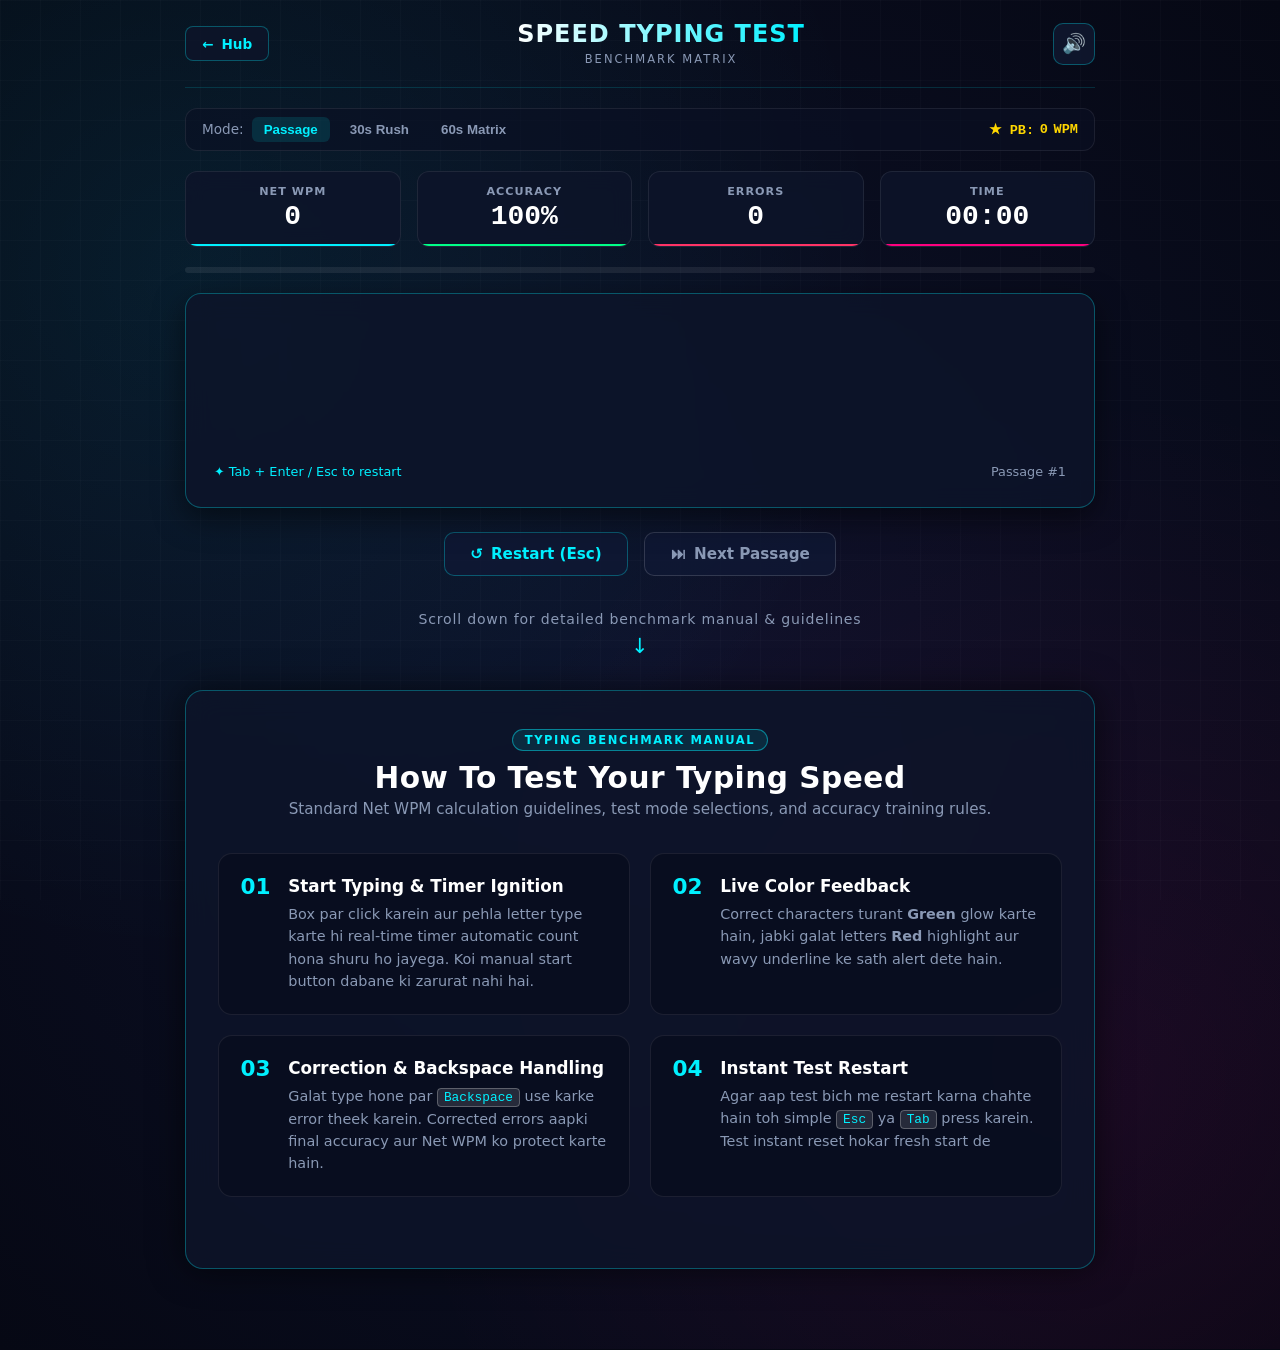
==== games/speed-test.html @ f5dd0e04 "Enhance meta tags and clean up instructions Added Open Graph and Twitter Card meta tags for better s" ====
<!DOCTYPE html>
<html lang="en">
<head>
  <meta charset="UTF-8">
  <meta name="viewport" content="width=device-width, initial-scale=1.0">
  <title>Speed Typing Test // CYBERTYPER</title>
  
  <!-- Primary Canonical Link -->
  <link rel="canonical" href="https://typigamx.in/games/speed-test.html">
  
  <!-- Open Graph / Social Meta Tags -->
  <meta property="og:type" content="website">
  <meta property="og:url" content="https://typigamx.in/games/speed-test.html">
  <meta property="og:title" content="Speed Typing Test // CYBERTYPER">
  <meta property="og:description" content="Test your pure typing speed & accuracy with live character highlighting, dynamic WPM metrics, and detailed completion analytics.">
  <meta property="og:image" content="https://typigamx.in/image/og-preview.png">

  <!-- Twitter Card Meta Tags -->
  <meta name="twitter:card" content="summary_large_image">
  <meta name="twitter:url" content="https://typigamx.in/games/speed-test.html">
  <meta name="twitter:title" content="Speed Typing Test // CYBERTYPER">
  <meta name="twitter:description" content="Test your pure typing speed & accuracy with live character highlighting, dynamic WPM metrics, and detailed completion analytics.">
  <meta name="twitter:image" content="https://typigamx.in/image/og-preview.png">

  <link rel="icon" type="image/svg+xml" href="data:image/svg+xml,<svg xmlns='http://www.w3.org/2000/svg' viewBox='0 0 100 100'><text y='.9em' font-size='90'>⚡</text></svg>">
  
  <style>
    :root {
      --bg-deep: #060814;
      --bg-card: rgba(14, 20, 42, 0.85);
      --border-neon: rgba(0, 240, 255, 0.3);
      --cyan-glow: #00f0ff;
      --magenta-glow: #ff007f;
      --emerald-glow: #00ff88;
      --danger-glow: #ff3366;
      --gold-glow: #ffd700;
      --text-main: #f0f4ff;
      --text-muted: #8a99b5;
      --font-main: 'Segoe UI', system-ui, -apple-system, sans-serif;
      --font-mono: 'Cascadia Code', 'Fira Code', Consolas, monospace;
    }

    * {
      box-sizing: border-box;
      margin: 0;
      padding: 0;
      -webkit-tap-highlight-color: transparent;
    }

    body {
      background-color: var(--bg-deep);
      background-image: 
        radial-gradient(ellipse at 15% 20%, rgba(0, 240, 255, 0.08) 0%, transparent 45%),
        radial-gradient(ellipse at 85% 80%, rgba(255, 0, 127, 0.08) 0%, transparent 45%),
        radial-gradient(circle at 50% 50%, #0d122b 0%, var(--bg-deep) 100%);
      color: var(--text-main);
      font-family: var(--font-main);
      min-height: 100vh;
      display: flex;
      flex-direction: column;
      position: relative;
      overflow-x: hidden;
    }

    .bg-grid {
      position: fixed;
      inset: 0;
      background-size: 40px 40px;
      background-image: 
        linear-gradient(to right, rgba(255, 255, 255, 0.02) 1px, transparent 1px),
        linear-gradient(to bottom, rgba(255, 255, 255, 0.02) 1px, transparent 1px);
      pointer-events: none;
      z-index: 0;
    }

    .container {
      width: 100%;
      max-width: 950px;
      margin: 0 auto;
      padding: 1.25rem 1.25rem 2.5rem;
      position: relative;
      z-index: 1;
      display: flex;
      flex-direction: column;
      flex: 1;
    }

    /* Header */
    .game-header {
      display: flex;
      align-items: center;
      justify-content: space-between;
      padding-bottom: 1.25rem;
      border-bottom: 1px solid rgba(0, 240, 255, 0.15);
      margin-bottom: 1.25rem;
    }

    .back-btn {
      display: inline-flex;
      align-items: center;
      gap: 0.5rem;
      padding: 0.55rem 1rem;
      border-radius: 8px;
      background: rgba(14, 20, 42, 0.8);
      border: 1px solid var(--border-neon);
      color: var(--cyan-glow);
      text-decoration: none;
      font-weight: 600;
      font-size: 0.85rem;
      transition: all 0.2s ease;
    }

    .back-btn:hover {
      background: var(--cyan-glow);
      color: #050811;
      box-shadow: 0 0 15px rgba(0, 240, 255, 0.4);
    }

    .game-title-badge {
      text-align: center;
    }

    .game-title-badge h1 {
      font-size: 1.5rem;
      font-weight: 800;
      letter-spacing: 1px;
      background: linear-gradient(90deg, #fff, var(--cyan-glow));
      -webkit-background-clip: text;
      -webkit-text-fill-color: transparent;
    }

    .game-title-badge span {
      font-size: 0.72rem;
      color: var(--text-muted);
      letter-spacing: 2px;
      text-transform: uppercase;
    }

    .sound-toggle-btn {
      width: 42px;
      height: 42px;
      border-radius: 10px;
      background: rgba(16, 24, 48, 0.85);
      border: 1px solid var(--border-neon);
      color: var(--text-main);
      font-size: 1.2rem;
      cursor: pointer;
      display: flex;
      align-items: center;
      justify-content: center;
      transition: all 0.2s ease;
    }

    /* Mode Selectors Bar */
    .mode-bar {
      display: flex;
      justify-content: space-between;
      align-items: center;
      background: rgba(10, 16, 36, 0.6);
      border: 1px solid rgba(255, 255, 255, 0.08);
      border-radius: 12px;
      padding: 0.5rem 1rem;
      margin-bottom: 1.25rem;
      font-size: 0.85rem;
    }

    .mode-group {
      display: flex;
      gap: 0.5rem;
      align-items: center;
    }

    .mode-btn {
      background: transparent;
      border: none;
      color: var(--text-muted);
      padding: 0.3rem 0.75rem;
      border-radius: 6px;
      cursor: pointer;
      font-weight: 700;
      transition: all 0.2s;
    }

    .mode-btn.active, .mode-btn:hover {
      color: var(--cyan-glow);
      background: rgba(0, 240, 255, 0.12);
    }

    .pb-pill {
      color: var(--gold-glow);
      font-family: var(--font-mono);
      font-weight: 700;
      display: flex;
      align-items: center;
      gap: 0.35rem;
    }

    /* HUD Bar */
    .hud-bar {
      display: grid;
      grid-template-columns: repeat(4, 1fr);
      gap: 1rem;
      margin-bottom: 1.25rem;
    }

    .stat-card {
      background: var(--bg-card);
      border: 1px solid rgba(255, 255, 255, 0.08);
      border-radius: 12px;
      padding: 0.85rem;
      text-align: center;
      position: relative;
      overflow: hidden;
      backdrop-filter: blur(10px);
    }

    .stat-card::after {
      content: '';
      position: absolute;
      bottom: 0;
      left: 0;
      right: 0;
      height: 2px;
      background: var(--card-color, var(--cyan-glow));
    }

    .stat-card.wpm { --card-color: var(--cyan-glow); }
    .stat-card.acc { --card-color: var(--emerald-glow); }
    .stat-card.err { --card-color: var(--danger-glow); }
    .stat-card.time { --card-color: var(--magenta-glow); }

    .stat-label {
      font-size: 0.7rem;
      font-weight: 700;
      color: var(--text-muted);
      text-transform: uppercase;
      letter-spacing: 1px;
      margin-bottom: 0.2rem;
    }

    .stat-value {
      font-size: 1.75rem;
      font-weight: 800;
      font-family: var(--font-mono);
      color: #fff;
    }

    .progress-track {
      width: 100%;
      height: 6px;
      background: rgba(255, 255, 255, 0.08);
      border-radius: 4px;
      margin-bottom: 1.25rem;
      overflow: hidden;
    }

    .progress-fill {
      height: 100%;
      width: 0%;
      background: linear-gradient(90deg, var(--cyan-glow), var(--emerald-glow));
      transition: width 0.15s ease-out;
    }

    /* Fixed Viewport with Native Smooth Scroll */
    .typing-arena {
      background: var(--bg-card);
      border: 1px solid var(--border-neon);
      border-radius: 16px;
      padding: 1.75rem;
      position: relative;
      backdrop-filter: blur(12px);
      box-shadow: 0 10px 30px rgba(0, 0, 0, 0.5);
      cursor: text;
      margin-bottom: 1.5rem;
      overflow: hidden;
    }

    .typing-arena.focused {
      border-color: var(--cyan-glow);
      box-shadow: 0 0 25px rgba(0, 240, 255, 0.25);
    }

    .text-display-wrapper {
      position: relative;
      height: 126px; /* 3 lines fixed: 42px * 3 */
      overflow: hidden;
      scroll-behavior: smooth;
    }

    .text-display {
      position: relative;
      font-family: var(--font-mono);
      font-size: 1.4rem;
      line-height: 42px;
      letter-spacing: 0.5px;
      user-select: none;
      display: flex;
      flex-wrap: wrap;
      align-content: flex-start;
    }

    .word {
      display: inline-flex;
      margin-right: 0.55rem;
      position: relative;
      white-space: nowrap;
    }

    .char {
      display: inline-block;
      position: relative;
      color: #4e5d7d;
      transition: color 0.08s ease;
    }

    .char.correct { color: var(--emerald-glow); }
    .char.wrong {
      color: var(--danger-glow);
      background-color: rgba(255, 51, 102, 0.25);
      text-decoration: underline wavy var(--danger-glow);
    }

    /* Stable Caret Attached Directly to Active Character */
    .char.current::before {
      content: '';
      position: absolute;
      left: -1px;
      top: 15%;
      bottom: 15%;
      width: 2.5px;
      background: var(--cyan-glow);
      box-shadow: 0 0 8px var(--cyan-glow);
      animation: caretPulse 0.9s infinite alternate;
      border-radius: 2px;
    }

    .char.current-end::after {
      content: '';
      position: absolute;
      right: -2px;
      top: 15%;
      bottom: 15%;
      width: 2.5px;
      background: var(--cyan-glow);
      box-shadow: 0 0 8px var(--cyan-glow);
      animation: caretPulse 0.9s infinite alternate;
      border-radius: 2px;
    }

    @keyframes caretPulse {
      0% { opacity: 1; }
      100% { opacity: 0; }
    }

    .hidden-input {
      position: absolute;
      top: 0;
      left: 0;
      width: 100%;
      height: 100%;
      opacity: 0;
      cursor: text;
      z-index: 5;
    }

    .focus-tip {
      margin-top: 1rem;
      font-size: 0.8rem;
      color: var(--text-muted);
      display: flex;
      align-items: center;
      justify-content: space-between;
    }

    .focus-badge {
      display: inline-flex;
      align-items: center;
      gap: 0.35rem;
      color: var(--cyan-glow);
    }

    .action-controls {
      display: flex;
      align-items: center;
      justify-content: center;
      gap: 1rem;
    }

    .btn-action {
      background: rgba(16, 24, 52, 0.85);
      border: 1px solid var(--border-neon);
      color: var(--cyan-glow);
      padding: 0.75rem 1.6rem;
      border-radius: 10px;
      font-family: var(--font-main);
      font-size: 0.95rem;
      font-weight: 700;
      cursor: pointer;
      display: inline-flex;
      align-items: center;
      gap: 0.5rem;
      transition: all 0.2s ease;
    }

    .btn-action:hover {
      background: var(--cyan-glow);
      color: #060814;
      box-shadow: 0 0 20px rgba(0, 240, 255, 0.4);
      transform: translateY(-2px);
    }

    .btn-action.btn-secondary {
      border-color: rgba(255, 255, 255, 0.15);
      color: var(--text-muted);
    }

    /* Modal */
    .modal-backdrop {
      position: fixed;
      inset: 0;
      background: rgba(6, 8, 20, 0.88);
      backdrop-filter: blur(16px);
      z-index: 100;
      display: flex;
      align-items: center;
      justify-content: center;
      padding: 1rem;
      opacity: 0;
      pointer-events: none;
      transition: opacity 0.3s ease;
    }

    .modal-backdrop.show {
      opacity: 1;
      pointer-events: auto;
    }

    .results-card {
      background: rgba(16, 24, 52, 0.95);
      border: 1px solid var(--cyan-glow);
      border-radius: 20px;
      width: 100%;
      max-width: 520px;
      padding: 2.25rem;
      text-align: center;
      box-shadow: 0 0 40px rgba(0, 240, 255, 0.35);
      transform: scale(0.92);
      transition: transform 0.3s ease;
    }

    .modal-backdrop.show .results-card { transform: scale(1); }

    .results-badge {
      display: inline-block;
      padding: 0.35rem 0.9rem;
      border-radius: 20px;
      background: rgba(0, 255, 136, 0.15);
      border: 1px solid var(--emerald-glow);
      color: var(--emerald-glow);
      font-size: 0.75rem;
      font-weight: 700;
      letter-spacing: 1.5px;
      text-transform: uppercase;
      margin-bottom: 1rem;
    }

    .results-hero-wpm {
      font-size: 4rem;
      font-weight: 900;
      font-family: var(--font-mono);
      color: var(--cyan-glow);
      text-shadow: 0 0 25px rgba(0, 240, 255, 0.6);
      line-height: 1;
    }

    .results-hero-label {
      font-size: 0.9rem;
      color: var(--text-muted);
      text-transform: uppercase;
      letter-spacing: 2px;
      margin-bottom: 1.5rem;
    }

    .results-grid {
      display: grid;
      grid-template-columns: repeat(4, 1fr);
      gap: 0.75rem;
      margin-bottom: 2rem;
    }

    .result-item {
      background: rgba(0, 0, 0, 0.35);
      border: 1px solid rgba(255, 255, 255, 0.08);
      border-radius: 12px;
      padding: 0.75rem 0.5rem;
    }

    .result-item .item-val {
      font-size: 1.3rem;
      font-weight: 800;
      font-family: var(--font-mono);
      color: #fff;
    }

    .result-item .item-lbl {
      font-size: 0.65rem;
      color: var(--text-muted);
      text-transform: uppercase;
      margin-top: 0.25rem;
    }

    .modal-btns {
      display: flex;
      gap: 1rem;
      justify-content: center;
    }

    /* Scroll Down Area */
    .scroll-hint-bar {
      text-align: center;
      margin: 2.2rem 0 1rem;
      color: var(--text-muted);
      font-size: 0.88rem;
      letter-spacing: 0.8px;
      display: flex;
      flex-direction: column;
      align-items: center;
      gap: 0.4rem;
    }

    .scroll-hint-arrow {
      color: var(--cyan-glow);
      font-size: 1.3rem;
      animation: pulseDown 1.8s infinite ease-in-out;
    }

    @keyframes pulseDown {
      0%, 100% { transform: translateY(0); opacity: 0.5; }
      50% { transform: translateY(6px); opacity: 1; }
    }

    .how-to-play-section {
      margin-top: 1rem;
      margin-bottom: 2.5rem;
      background: var(--bg-card);
      border: 1px solid var(--border-neon);
      border-radius: 18px;
      padding: 2.4rem 2rem;
      box-shadow: 0 0 35px rgba(0, 0, 0, 0.6);
      backdrop-filter: blur(14px);
    }

    .htp-title-box {
      text-align: center;
      margin-bottom: 2.2rem;
    }

    .htp-tag {
      display: inline-block;
      font-size: 0.72rem;
      font-weight: 800;
      letter-spacing: 1.6px;
      text-transform: uppercase;
      color: var(--cyan-glow);
      border: 1px solid rgba(0, 240, 255, 0.45);
      background: rgba(0, 240, 255, 0.1);
      padding: 3px 12px;
      border-radius: 20px;
      margin-bottom: 0.6rem;
    }

    .htp-title-box h2 {
      font-size: 1.85rem;
      font-weight: 900;
      color: #fff;
      letter-spacing: 0.5px;
    }

    .htp-title-box p {
      color: var(--text-muted);
      font-size: 0.95rem;
      margin-top: 0.35rem;
    }

    .htp-grid-detailed {
      display: grid;
      grid-template-columns: repeat(2, 1fr);
      gap: 1.25rem;
      margin-bottom: 2rem;
    }

    .htp-card {
      background: rgba(8, 12, 30, 0.75);
      border: 1px solid rgba(255, 255, 255, 0.08);
      border-radius: 14px;
      padding: 1.35rem;
      display: flex;
      gap: 1.1rem;
      transition: all 0.2s ease;
    }

    .htp-card:hover {
      border-color: var(--cyan-glow);
      transform: translateY(-2px);
    }

    .htp-card-num {
      font-size: 1.35rem;
      font-weight: 900;
      color: var(--cyan-glow);
      line-height: 1;
    }

    .htp-card-body h3 {
      font-size: 1.05rem;
      color: #fff;
      margin-bottom: 0.45rem;
    }

    .htp-card-body p {
      font-size: 0.9rem;
      color: var(--text-muted);
      line-height: 1.55;
    }

    .htp-card-body kbd {
      background: rgba(255, 255, 255, 0.12);
      border: 1px solid rgba(255, 255, 255, 0.25);
      border-radius: 4px;
      padding: 1px 6px;
      font-size: 0.8rem;
      color: var(--cyan-glow);
    }

    .htp-detail-banner {
      background: rgba(14, 24, 52, 0.75);
      border: 1px solid rgba(0, 240, 255, 0.25);
      border-radius: 14px;
      padding: 1.5rem;
      margin-bottom: 1.5rem;
    }

    .htp-detail-banner h4 {
      color: var(--cyan-glow);
      font-size: 1.1rem;
      margin-bottom: 0.6rem;
      display: flex;
      align-items: center;
      gap: 0.5rem;
    }

    .htp-detail-banner ul {
      list-style: none;
      padding-left: 0;
      margin: 0;
      display: flex;
      flex-direction: column;
      gap: 0.5rem;
    }

    .htp-detail-banner li {
      font-size: 0.9rem;
      color: #d1dcfa;
      line-height: 1.5;
      display: flex;
      align-items: flex-start;
      gap: 0.5rem;
    }

    .htp-detail-banner li::before {
      content: '✦';
      color: var(--cyan-glow);
      font-size: 0.8rem;
      margin-top: 2px;
    }

    .htp-tip-banner {
      background: rgba(0, 255, 136, 0.08);
      border-left: 4px solid var(--emerald-glow);
      padding: 1.1rem 1.3rem;
      border-radius: 0 10px 10px 0;
      font-size: 0.92rem;
      color: #e6fffa;
      line-height: 1.55;
    }

    .htp-tip-banner strong {
      color: var(--gold-glow);
    }

    /* Site Footer */
    .site-footer {
      border-top: 1px solid rgba(255, 255, 255, 0.1);
      padding-top: 1.75rem;
      text-align: center;
    }

    .footer-nav {
      list-style: none;
      display: flex;
      flex-wrap: wrap;
      justify-content: center;
      gap: 0.85rem 1.6rem;
      margin-bottom: 1rem;
      padding: 0;
    }

    .footer-nav a {
      color: var(--text-muted);
      text-decoration: none;
      font-size: 0.88rem;
      transition: color 0.2s;
    }

    .footer-nav a:hover {
      color: var(--cyan-glow);
    }

    .footer-copy {
      color: rgba(155, 176, 209, 0.6);
      font-size: 0.8rem;
    }

    @media (max-width: 650px) {
      .hud-bar { grid-template-columns: repeat(2, 1fr); }
      .results-grid { grid-template-columns: repeat(2, 1fr); }
      .text-display { font-size: 1.15rem; }
      .mode-bar { flex-direction: column; gap: 0.5rem; align-items: flex-start; }
      .htp-grid-detailed { grid-template-columns: 1fr; }
    }
  </style>
</head>
<body>
  <div class="bg-grid"></div>

  <div class="container">
    <header class="game-header">
      <a href="../index.html" class="back-btn"><span>←</span> Hub</a>
      <div class="game-title-badge">
        <h1>SPEED TYPING TEST</h1>
        <span>Benchmark Matrix</span>
      </div>
      <button id="soundToggle" class="sound-toggle-btn" aria-label="Toggle Sound">
        <span id="soundIcon">🔊</span>
      </button>
    </header>

    <!-- Mode Selector & PB tracker -->
    <div class="mode-bar">
      <div class="mode-group">
        <span style="color:var(--text-muted);">Mode:</span>
        <button class="mode-btn active" data-mode="passage">Passage</button>
        <button class="mode-btn" data-mode="30">30s Rush</button>
        <button class="mode-btn" data-mode="60">60s Matrix</button>
      </div>
      <div class="pb-pill">
        <span>★ PB:</span>
        <span id="personalBest">0</span> WPM
      </div>
    </div>

    <!-- HUD -->
    <div class="hud-bar">
      <div class="stat-card wpm">
        <div class="stat-label">Net WPM</div>
        <div class="stat-value" id="hudWpm">0</div>
      </div>
      <div class="stat-card acc">
        <div class="stat-label">Accuracy</div>
        <div class="stat-value" id="hudAcc">100%</div>
      </div>
      <div class="stat-card err">
        <div class="stat-label">Errors</div>
        <div class="stat-value" id="hudErr">0</div>
      </div>
      <div class="stat-card time">
        <div class="stat-label">Time</div>
        <div class="stat-value" id="hudTime">00:00</div>
      </div>
    </div>

    <div class="progress-track">
      <div class="progress-fill" id="progressFill"></div>
    </div>

    <!-- Main Arena -->
    <div class="typing-arena" id="typingArena">
      <input type="text" id="mobileInput" class="hidden-input" autocomplete="off" autocapitalize="off" spellcheck="false">

      <div class="text-display-wrapper" id="displayWrapper">
        <div class="text-display" id="textDisplay"></div>
      </div>

      <div class="focus-tip">
        <span class="focus-badge">✦ Tab + Enter / Esc to restart</span>
        <span id="passageNum">Passage #1</span>
      </div>
    </div>

    <div class="action-controls">
      <button id="restartBtn" class="btn-action"><span>↺</span> Restart (Esc)</button>
      <button id="nextPassageBtn" class="btn-action btn-secondary"><span>⏭</span> Next Passage</button>
    </div>

    <!-- Scroll Down Indicator -->
    <div class="scroll-hint-bar">
      <span>Scroll down for detailed benchmark manual & guidelines</span>
      <div class="scroll-hint-arrow">↓</div>
    </div>

    <!-- Detailed Manual Section -->
    <section class="how-to-play-section">
      <div class="htp-title-box">
        <span class="htp-tag">TYPING BENCHMARK MANUAL</span>
        <h2>How To Test Your Typing Speed</h2>
        <p>Standard Net WPM calculation guidelines, test mode selections, and accuracy training rules.</p>
      </div>

      <div class="htp-grid-detailed">
        <div class="htp-card">
          <div class="htp-card-num">01</div>
          <div class="htp-card-body">
            <h3>Start Typing & Timer Ignition</h3>
            <p>Box par click karein aur pehla letter type karte hi real-time timer automatic count hona shuru ho jayega. Koi manual start button dabane ki zarurat nahi hai.</p>
          </div>
        </div>

        <div class="htp-card">
          <div class="htp-card-num">02</div>
          <div class="htp-card-body">
            <h3>Live Color Feedback</h3>
            <p>Correct characters turant <strong>Green</strong> glow karte hain, jabki galat letters <strong>Red</strong> highlight aur wavy underline ke sath alert dete hain.</p>
          </div>
        </div>

        <div class="htp-card">
          <div class="htp-card-num">03</div>
          <div class="htp-card-body">
            <h3>Correction & Backspace Handling</h3>
            <p>Galat type hone par <kbd>Backspace</kbd> use karke error theek karein. Corrected errors aapki final accuracy aur Net WPM ko protect karte hain.</p>
          </div>
        </div>

        <div class="htp-card">
          <div class="htp-card-num">04</div>
          <div class="htp-card-body">
            <h3>Instant Test Restart</h3>
            <p>Agar aap test bich me restart karna chahte hain toh simple <kbd>Esc</kbd> ya <kbd>Tab</kbd> press karein. Test instant reset hokar fresh start de
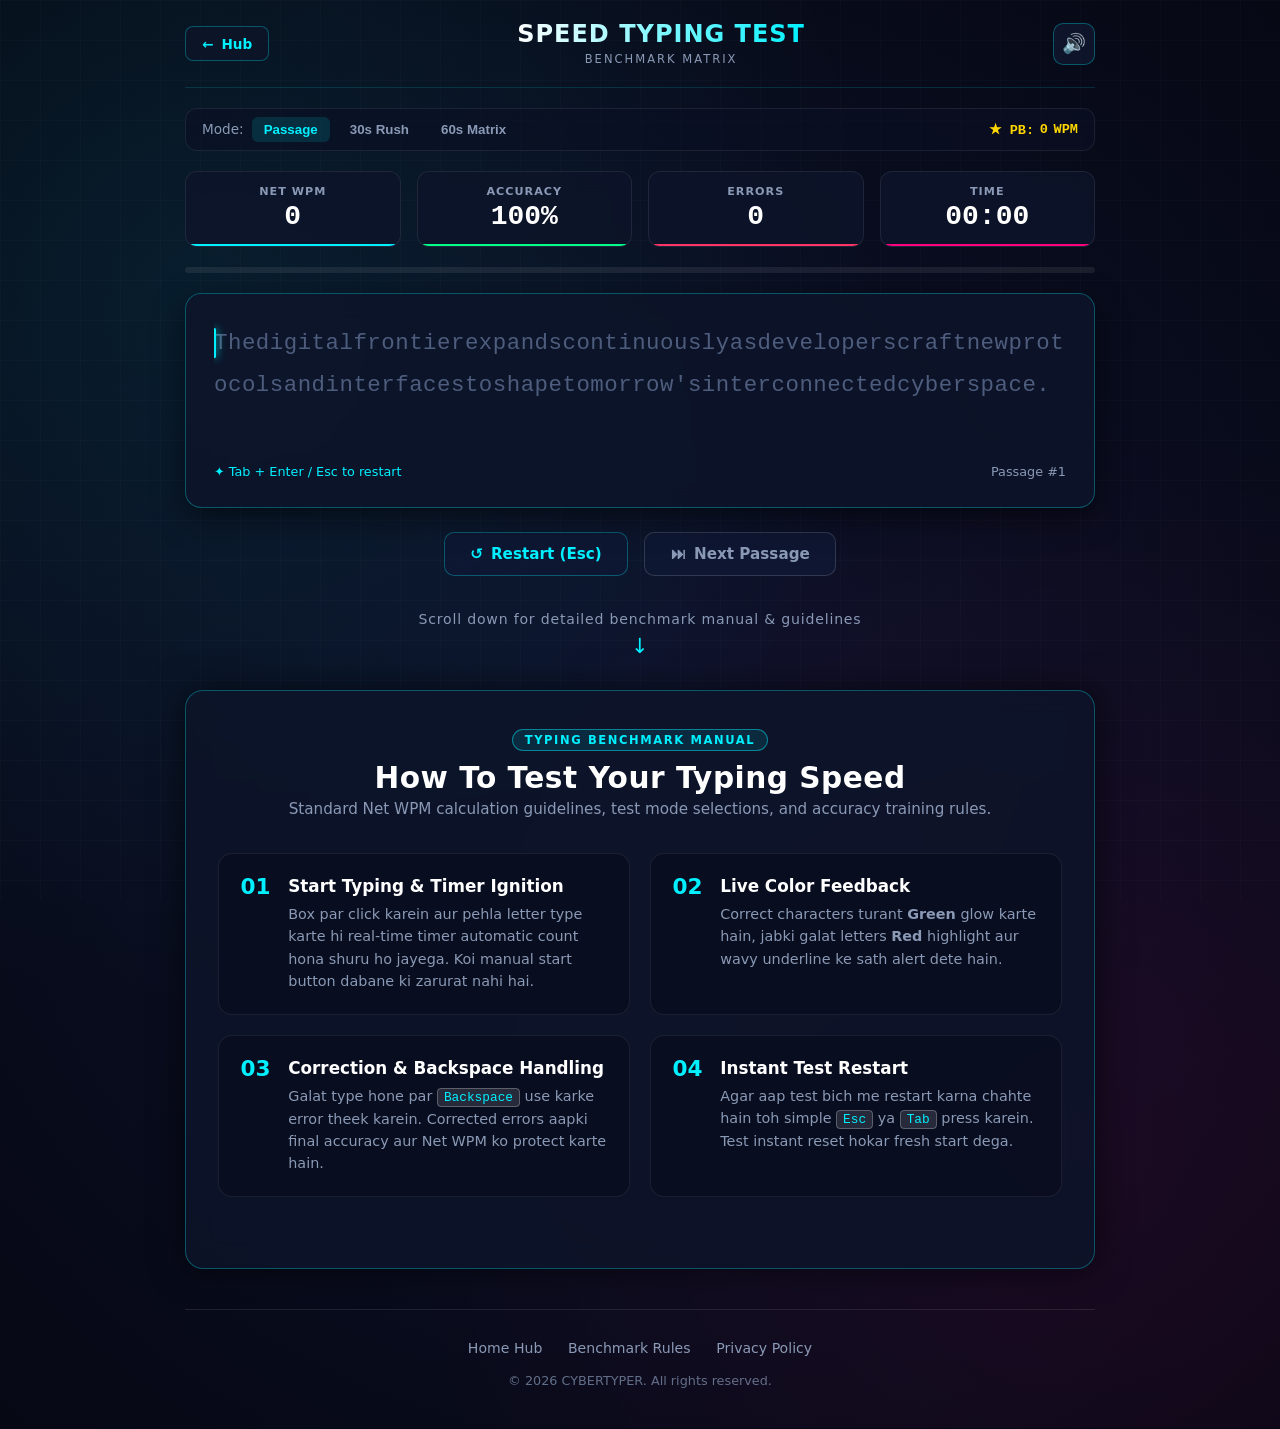
==== commit 1209756c: "Remove modal styles and elements from speed-test.html Removed modal and related styles from speed-te" ====
--- a/games/speed-test.html
+++ b/games/speed-test.html
@@ -414,107 +414,6 @@
       color: var(--text-muted);
     }
 
-    /* Modal */
-    .modal-backdrop {
-      position: fixed;
-      inset: 0;
-      background: rgba(6, 8, 20, 0.88);
-      backdrop-filter: blur(16px);
-      z-index: 100;
-      display: flex;
-      align-items: center;
-      justify-content: center;
-      padding: 1rem;
-      opacity: 0;
-      pointer-events: none;
-      transition: opacity 0.3s ease;
-    }
-
-    .modal-backdrop.show {
-      opacity: 1;
-      pointer-events: auto;
-    }
-
-    .results-card {
-      background: rgba(16, 24, 52, 0.95);
-      border: 1px solid var(--cyan-glow);
-      border-radius: 20px;
-      width: 100%;
-      max-width: 520px;
-      padding: 2.25rem;
-      text-align: center;
-      box-shadow: 0 0 40px rgba(0, 240, 255, 0.35);
-      transform: scale(0.92);
-      transition: transform 0.3s ease;
-    }
-
-    .modal-backdrop.show .results-card { transform: scale(1); }
-
-    .results-badge {
-      display: inline-block;
-      padding: 0.35rem 0.9rem;
-      border-radius: 20px;
-      background: rgba(0, 255, 136, 0.15);
-      border: 1px solid var(--emerald-glow);
-      color: var(--emerald-glow);
-      font-size: 0.75rem;
-      font-weight: 700;
-      letter-spacing: 1.5px;
-      text-transform: uppercase;
-      margin-bottom: 1rem;
-    }
-
-    .results-hero-wpm {
-      font-size: 4rem;
-      font-weight: 900;
-      font-family: var(--font-mono);
-      color: var(--cyan-glow);
-      text-shadow: 0 0 25px rgba(0, 240, 255, 0.6);
-      line-height: 1;
-    }
-
-    .results-hero-label {
-      font-size: 0.9rem;
-      color: var(--text-muted);
-      text-transform: uppercase;
-      letter-spacing: 2px;
-      margin-bottom: 1.5rem;
-    }
-
-    .results-grid {
-      display: grid;
-      grid-template-columns: repeat(4, 1fr);
-      gap: 0.75rem;
-      margin-bottom: 2rem;
-    }
-
-    .result-item {
-      background: rgba(0, 0, 0, 0.35);
-      border: 1px solid rgba(255, 255, 255, 0.08);
-      border-radius: 12px;
-      padding: 0.75rem 0.5rem;
-    }
-
-    .result-item .item-val {
-      font-size: 1.3rem;
-      font-weight: 800;
-      font-family: var(--font-mono);
-      color: #fff;
-    }
-
-    .result-item .item-lbl {
-      font-size: 0.65rem;
-      color: var(--text-muted);
-      text-transform: uppercase;
-      margin-top: 0.25rem;
-    }
-
-    .modal-btns {
-      display: flex;
-      gap: 1rem;
-      justify-content: center;
-    }
-
     /* Scroll Down Area */
     .scroll-hint-bar {
       text-align: center;
@@ -632,62 +531,6 @@
       color: var(--cyan-glow);
     }
 
-    .htp-detail-banner {
-      background: rgba(14, 24, 52, 0.75);
-      border: 1px solid rgba(0, 240, 255, 0.25);
-      border-radius: 14px;
-      padding: 1.5rem;
-      margin-bottom: 1.5rem;
-    }
-
-    .htp-detail-banner h4 {
-      color: var(--cyan-glow);
-      font-size: 1.1rem;
-      margin-bottom: 0.6rem;
-      display: flex;
-      align-items: center;
-      gap: 0.5rem;
-    }
-
-    .htp-detail-banner ul {
-      list-style: none;
-      padding-left: 0;
-      margin: 0;
-      display: flex;
-      flex-direction: column;
-      gap: 0.5rem;
-    }
-
-    .htp-detail-banner li {
-      font-size: 0.9rem;
-      color: #d1dcfa;
-      line-height: 1.5;
-      display: flex;
-      align-items: flex-start;
-      gap: 0.5rem;
-    }
-
-    .htp-detail-banner li::before {
-      content: '✦';
-      color: var(--cyan-glow);
-      font-size: 0.8rem;
-      margin-top: 2px;
-    }
-
-    .htp-tip-banner {
-      background: rgba(0, 255, 136, 0.08);
-      border-left: 4px solid var(--emerald-glow);
-      padding: 1.1rem 1.3rem;
-      border-radius: 0 10px 10px 0;
-      font-size: 0.92rem;
-      color: #e6fffa;
-      line-height: 1.55;
-    }
-
-    .htp-tip-banner strong {
-      color: var(--gold-glow);
-    }
-
     /* Site Footer */
     .site-footer {
       border-top: 1px solid rgba(255, 255, 255, 0.1);
@@ -723,7 +566,6 @@
 
     @media (max-width: 650px) {
       .hud-bar { grid-template-columns: repeat(2, 1fr); }
-      .results-grid { grid-template-columns: repeat(2, 1fr); }
       .text-display { font-size: 1.15rem; }
       .mode-bar { flex-direction: column; gap: 0.5rem; align-items: flex-start; }
       .htp-grid-detailed { grid-template-columns: 1fr; }
@@ -845,4 +687,180 @@
           <div class="htp-card-num">04</div>
           <div class="htp-card-body">
             <h3>Instant Test Restart</h3>
-            <p>Agar aap test bich me restart karna chahte hain toh simple <kbd>Esc</kbd> ya <kbd>Tab</kbd> press karein. Test instant reset hokar fresh start de
+            <p>Agar aap test bich me restart karna chahte hain toh simple <kbd>Esc</kbd> ya <kbd>Tab</kbd> press karein. Test instant reset hokar fresh start dega.</p>
+          </div>
+        </div>
+      </div>
+    </section>
+
+    <footer class="site-footer">
+      <ul class="footer-nav">
+        <li><a href="../index.html">Home Hub</a></li>
+        <li><a href="#">Benchmark Rules</a></li>
+        <li><a href="#">Privacy Policy</a></li>
+      </ul>
+      <p class="footer-copy">© 2026 CYBERTYPER. All rights reserved.</p>
+    </footer>
+  </div>
+
+  <!-- JavaScript Typing Engine -->
+  <script>
+    document.addEventListener('DOMContentLoaded', () => {
+      const passages = [
+        "The digital frontier expands continuously as developers craft new protocols and interfaces to shape tomorrow's interconnected cyberspace.",
+        "Speed typing tests measure your precision and cadence across varied keyboard layouts to build reliable muscle memory and efficiency.",
+        "Neon lights flicker across the futuristic urban grid while cybernetic networks transmit data streams silently through the encrypted night."
+      ];
+
+      let currentPassageIndex = 0;
+      let timer = null;
+      let timeElapsed = 0;
+      let totalTyped = 0;
+      let errors = 0;
+      let isStarted = false;
+      let isFinished = false;
+
+      const textDisplay = document.getElementById("textDisplay");
+      const mobileInput = document.getElementById("mobileInput");
+      const typingArena = document.getElementById("typingArena");
+      const hudWpm = document.getElementById("hudWpm");
+      const hudAcc = document.getElementById("hudAcc");
+      const hudErr = document.getElementById("hudErr");
+      const hudTime = document.getElementById("hudTime");
+      const progressFill = document.getElementById("progressFill");
+      const passageNum = document.getElementById("passageNum");
+      const restartBtn = document.getElementById("restartBtn");
+      const nextPassageBtn = document.getElementById("nextPassageBtn");
+
+      function loadPassage(index) {
+        if (!textDisplay) return;
+        const text = passages[index];
+        textDisplay.innerHTML = "";
+        
+        // Wrap each character in span elements for active highlighting
+        text.split("").forEach((char, idx) => {
+          const span = document.createElement("span");
+          span.classList.add("char", "pending");
+          if (idx === 0) span.classList.add("current");
+          span.textContent = char;
+          textDisplay.appendChild(span);
+        });
+
+        if (passageNum) passageNum.textContent = `Passage #${index + 1}`;
+        resetState();
+      }
+
+      function resetState() {
+        clearInterval(timer);
+        isStarted = false;
+        isFinished = false;
+        timeElapsed = 0;
+        totalTyped = 0;
+        errors = 0;
+        if (mobileInput) mobileInput.value = "";
+        if (typingArena) typingArena.classList.remove("focused");
+        if (hudWpm) hudWpm.textContent = "0";
+        if (hudAcc) hudAcc.textContent = "100%";
+        if (hudErr) hudErr.textContent = "0";
+        if (hudTime) hudTime.textContent = "00:00";
+        if (progressFill) progressFill.style.width = "0%";
+      }
+
+      function initTest() {
+        loadPassage(currentPassageIndex);
+        if (mobileInput) mobileInput.focus();
+      }
+
+      // Handle typing input via hidden input field
+      if (mobileInput) {
+        mobileInput.addEventListener("input", (e) => {
+          if (isFinished) return;
+
+          const typedValue = mobileInput.value;
+          const chars = textDisplay.querySelectorAll(".char");
+
+          // Start timer on first input
+          if (!isStarted && typedValue.length > 0) {
+            isStarted = true;
+            if (typingArena) typingArena.classList.add("focused");
+            timer = setInterval(() => {
+              timeElapsed++;
+              let mins = Math.floor(timeElapsed / 60);
+              let secs = timeElapsed % 60;
+              if (hudTime) hudTime.textContent = `${String(mins).padStart(2, '0')}:${String(secs).padStart(2, '0')}`;
+              
+              // Calculate WPM & Accuracy live
+              if (timeElapsed > 0) {
+                let wordsTypedCount = (typedValue.length / 5);
+                let wpm = Math.round((wordsTypedCount / timeElapsed) * 60);
+                if (hudWpm) hudWpm.textContent = wpm > 0 ? wpm : 0;
+              }
+            }, 1000);
+          }
+
+          let currentIdx = typedValue.length - 1;
+          errors = 0;
+
+          chars.forEach((charSpan, idx) => {
+            charSpan.classList.remove("correct", "wrong", "current", "current-end", "pending");
+            if (idx < typedValue.length) {
+              if (typedValue[idx] === charSpan.textContent) {
+                charSpan.classList.add("correct");
+              } else {
+                charSpan.classList.add("wrong");
+                errors++;
+              }
+            } else if (idx === typedValue.length) {
+              charSpan.classList.add("current");
+            } else {
+              charSpan.classList.add("pending");
+            }
+          });
+
+          if (hudErr) hudErr.textContent = errors;
+          let accuracy = typedValue.length > 0 ? Math.max(0, Math.round(((typedValue.length - errors) / typedValue.length) * 100)) : 100;
+          if (hudAcc) hudAcc.textContent = `${accuracy}%`;
+
+          if (progressFill) {
+            let progressPct = (typedValue.length / chars.length) * 100;
+            progressFill.style.width = `${Math.min(100, progressPct)}%`;
+          }
+
+          // Check if passage completed
+          if (typedValue.length >= chars.length) {
+            clearInterval(timer);
+            isFinished = true;
+            if (typingArena) typingArena.classList.remove("focused");
+          }
+        });
+      }
+
+      // Keyboard shortcut handlers (Esc or Tab to restart)
+      document.addEventListener("keydown", (e) => {
+        if (e.key === "Escape" || (e.key === "Tab" && document.activeElement === mobileInput)) {
+          if (e.key === "Tab") e.preventDefault();
+          initTest();
+        }
+      });
+
+      if (restartBtn) {
+        restartBtn.addEventListener("click", () => initTest());
+      }
+
+      if (nextPassageBtn) {
+        nextPassageBtn.addEventListener("click", () => {
+          currentPassageIndex = (currentPassageIndex + 1) % passages.length;
+          initTest();
+        });
+      }
+
+      if (typingArena && mobileInput) {
+        typingArena.addEventListener("click", () => mobileInput.focus());
+      }
+
+      // Initial load setup
+      initTest();
+    });
+  </script>
+</body>
+</html>
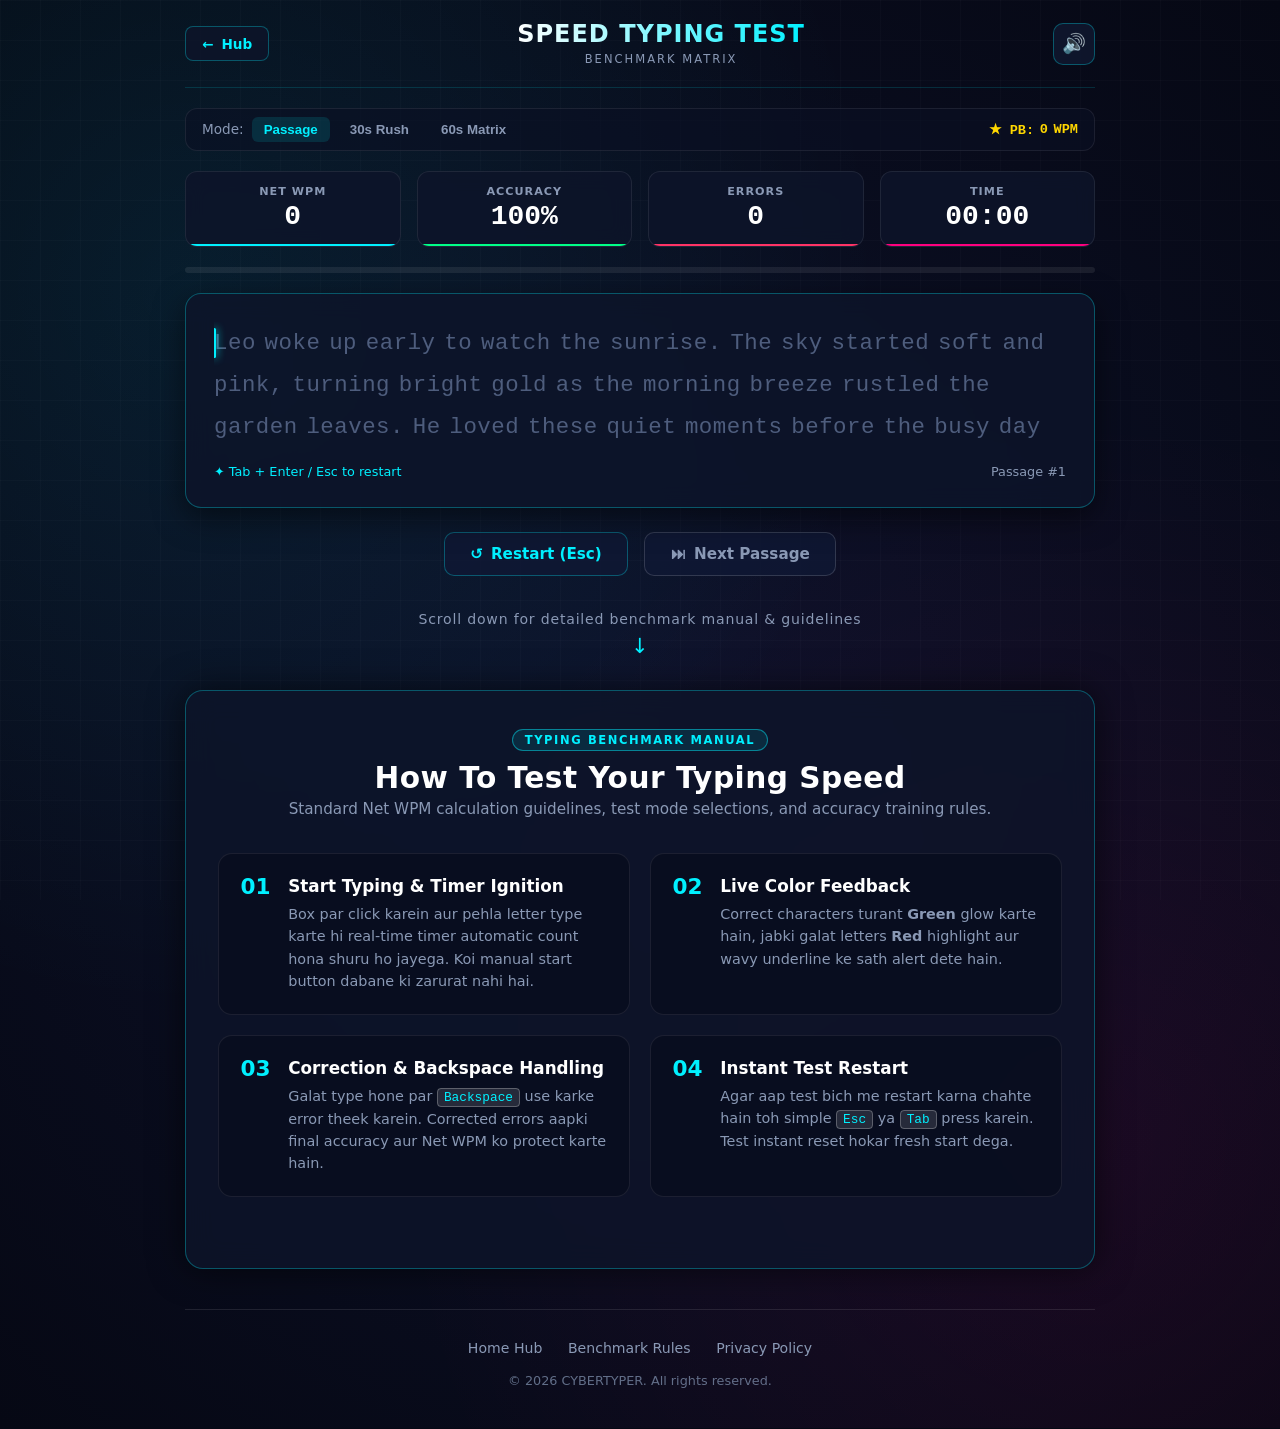
==== commit c4942b55: "Refactor typing engine and update passages Updated the typing passages and modified word handling in" ====
--- a/games/speed-test.html
+++ b/games/speed-test.html
@@ -303,7 +303,7 @@
       display: inline-flex;
       margin-right: 0.55rem;
       position: relative;
-      white-space: nowrap;
+      white-space: normal;
     }
 
     .char {
@@ -703,13 +703,14 @@
     </footer>
   </div>
 
-  <!-- JavaScript Typing Engine -->
+  <!-- JavaScript Typing Engine with Story Passages -->
   <script>
     document.addEventListener('DOMContentLoaded', () => {
       const passages = [
-        "The digital frontier expands continuously as developers craft new protocols and interfaces to shape tomorrow's interconnected cyberspace.",
-        "Speed typing tests measure your precision and cadence across varied keyboard layouts to build reliable muscle memory and efficiency.",
-        "Neon lights flicker across the futuristic urban grid while cybernetic networks transmit data streams silently through the encrypted night."
+        "Leo woke up early to watch the sunrise. The sky started soft and pink, turning bright gold as the morning breeze rustled the garden leaves. He loved these quiet moments before the busy day began.",
+        "Yesterday, his grandfather had shared an ancient wooden puzzle. The complex mechanism featured intricate brass gears and a hidden latch. At first, Leo felt overwhelmed by the perplexing design. Every twist seemed futile, and the tiny interlocking pieces resisted his logical efforts.",
+        "Instead of surrendering, he analyzed the geometric patterns carefully. He discovered a subtle indentation on the side panel. With a gentle push, a secret compartment opened, revealing a handwritten journal from decades past. The fading pages detailed a remarkable journey across uncharted oceans, filled with breathtaking discoveries and profound resilience.",
+        "Leo realized that every challenge in life, no matter how formidable or obscure, carries hidden wisdom. By maintaining relentless curiosity and patience, we unlock doors we never knew existed. He smiled, ready to embrace whatever extraordinary adventures awaited him today."
       ];
 
       let currentPassageIndex = 0;
@@ -737,14 +738,33 @@
         const text = passages[index];
         textDisplay.innerHTML = "";
         
-        // Wrap each character in span elements for active highlighting
-        text.split("").forEach((char, idx) => {
-          const span = document.createElement("span");
-          span.classList.add("char", "pending");
-          if (idx === 0) span.classList.add("current");
-          span.textContent = char;
-          textDisplay.appendChild(span);
+        // Split text by words to handle proper word spacing blocks
+        const words = text.split(" ");
+        words.forEach((wordStr, wordIdx) => {
+          const wordSpan = document.createElement("span");
+          wordSpan.classList.add("word");
+          
+          wordStr.split("").forEach((char) => {
+            const span = document.createElement("span");
+            span.classList.add("char", "pending");
+            span.textContent = char;
+            wordSpan.appendChild(span);
+          });
+
+          // Append space character span after each word except the last one
+          if (wordIdx < words.length - 1) {
+            const spaceSpan = document.createElement("span");
+            spaceSpan.classList.add("char", "pending");
+            spaceSpan.textContent = " ";
+            wordSpan.appendChild(spaceSpan);
+          }
+
+          textDisplay.appendChild(wordSpan);
         });
+
+        // Set initial current class on the very first character
+        const firstChar = textDisplay.querySelector(".char");
+        if (firstChar) firstChar.classList.add("current");
 
         if (passageNum) passageNum.textContent = `Passage #${index + 1}`;
         resetState();
@@ -789,7 +809,6 @@
               let secs = timeElapsed % 60;
               if (hudTime) hudTime.textContent = `${String(mins).padStart(2, '0')}:${String(secs).padStart(2, '0')}`;
               
-              // Calculate WPM & Accuracy live
               if (timeElapsed > 0) {
                 let wordsTypedCount = (typedValue.length / 5);
                 let wpm = Math.round((wordsTypedCount / timeElapsed) * 60);
@@ -798,7 +817,6 @@
             }, 1000);
           }
 
-          let currentIdx = typedValue.length - 1;
           errors = 0;
 
           chars.forEach((charSpan, idx) => {
@@ -826,7 +844,6 @@
             progressFill.style.width = `${Math.min(100, progressPct)}%`;
           }
 
-          // Check if passage completed
           if (typedValue.length >= chars.length) {
             clearInterval(timer);
             isFinished = true;
@@ -835,7 +852,7 @@
         });
       }
 
-      // Keyboard shortcut handlers (Esc or Tab to restart)
+      // Keyboard shortcuts
       document.addEventListener("keydown", (e) => {
         if (e.key === "Escape" || (e.key === "Tab" && document.activeElement === mobileInput)) {
           if (e.key === "Tab") e.preventDefault();
